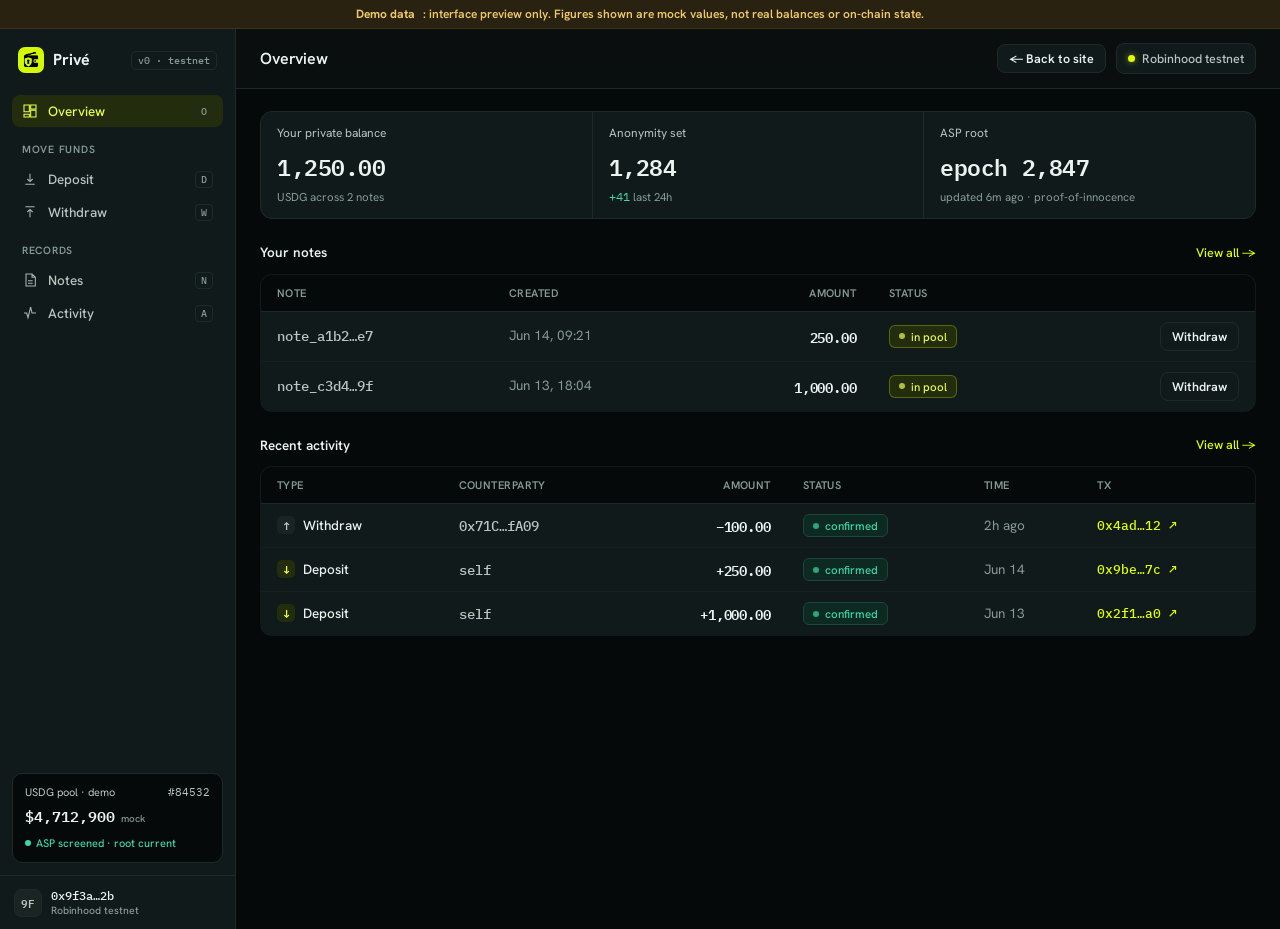
==== console.html @ 52328cc3 "init" ====
<!DOCTYPE html>
<html lang="en">
  <head>
    <meta charset="utf-8" />
    <meta name="viewport" content="width=device-width, initial-scale=1" />
    <title>Privé · console</title>
    <link
      href="https://fonts.googleapis.com/css2?family=Hanken+Grotesk:wght@400;500;600;700&family=IBM+Plex+Mono:wght@400;500;600&display=swap"
      rel="stylesheet"
    />
    <style>
      :root {
        color-scheme: dark;
        /* accent: Robinhood lime neon. --base-700 is the LIGHTER lime: it is used both as the
       primary-button hover fill and as accent text on dark tints, so it must read bright. */
        --base: #dfff00;
        --base-700: #e9ff4d;
        --base-tint: #232d0d;
        --ink: #eaf3f0;
        --ink-2: #b8c6c1;
        --ink-3: #859a95;
        --bg: #06090a;
        --panel: #111a1b;
        --line: #1e2a29;
        --line-2: #16201f;
        --pos: #3ed8a3;
        --pos-bg: #0d2a22;
        --warn: #f0c86b;
        --warn-bg: #2a2210;
        --neut-bg: #1a2422;
        --mono: "IBM Plex Mono", ui-monospace, monospace;
        --sans: "Hanken Grotesk", system-ui, sans-serif;
      }
      * {
        box-sizing: border-box;
      }
      body {
        margin: 0;
        font-family: var(--sans);
        color: var(--ink);
        background: var(--bg);
        font-size: 14px;
        line-height: 1.45;
        -webkit-font-smoothing: antialiased;
      }
      .mono {
        font-family: var(--mono);
        font-variant-numeric: tabular-nums;
      }
      a {
        color: var(--base);
        text-decoration: none;
      }
      button {
        font-family: inherit;
      }

      .app {
        display: grid;
        grid-template-columns: 236px 1fr;
        min-height: 100vh;
      }

      /* sidebar */
      .side {
        background: var(--panel);
        border-right: 1px solid var(--line);
        display: flex;
        flex-direction: column;
        position: sticky;
        top: 0;
        height: 100vh;
      }
      .brand {
        display: flex;
        align-items: center;
        gap: 9px;
        padding: 18px 18px 14px;
      }
      .brandlink {
        display: inline-flex;
        align-items: center;
        gap: 9px;
        color: inherit;
        text-decoration: none;
      }
      .brandlink:hover b {
        color: var(--base-700);
      }
      .brand .m {
        width: 26px;
        height: 26px;
        border-radius: 7px;
        background: url(/logo.png) center/cover no-repeat;
        position: relative;
      }
      .brand .m::before {
        content: none;
      }
      .brand b {
        font-weight: 700;
        font-size: 16px;
        letter-spacing: -0.01em;
      }
      .brand .env {
        margin-left: auto;
        font: 500 10px var(--mono);
        color: var(--ink-3);
        border: 1px solid var(--line);
        padding: 2px 6px;
        border-radius: 5px;
      }
      .navg {
        padding: 8px 12px;
        display: flex;
        flex-direction: column;
        gap: 1px;
      }
      .navg .lbl {
        font: 600 10.5px var(--sans);
        letter-spacing: 0.07em;
        text-transform: uppercase;
        color: var(--ink-3);
        padding: 14px 10px 6px;
      }
      .nav {
        display: flex;
        align-items: center;
        gap: 10px;
        padding: 7px 10px;
        border-radius: 8px;
        color: var(--ink-2);
        font-weight: 500;
        cursor: pointer;
        border: none;
        background: none;
        width: 100%;
        text-align: left;
        font-size: 13.5px;
      }
      .nav svg {
        width: 16px;
        height: 16px;
        stroke: currentColor;
        stroke-width: 1.6;
        fill: none;
        opacity: 0.9;
      }
      .nav:hover {
        background: var(--line-2);
        color: var(--ink);
      }
      .nav.active {
        background: var(--base-tint);
        color: var(--base-700);
      }
      .nav.active svg {
        opacity: 1;
      }
      .nav .kbd {
        margin-left: auto;
        font: 500 10px var(--mono);
        color: var(--ink-3);
        border: 1px solid var(--line);
        border-radius: 4px;
        padding: 1px 5px;
      }
      .side .grow {
        flex: 1;
      }
      .poolcard {
        margin: 12px;
        border: 1px solid var(--line);
        border-radius: 10px;
        padding: 11px 12px;
        background: var(--bg);
      }
      .poolcard .t {
        font-size: 11px;
        color: var(--ink-2);
        display: flex;
        justify-content: space-between;
      }
      .poolcard .n {
        font: 600 15px var(--mono);
        margin-top: 3px;
      }
      .poolcard .ok {
        display: inline-flex;
        align-items: center;
        gap: 5px;
        font: 500 11px var(--sans);
        color: var(--pos);
        margin-top: 7px;
      }
      .poolcard .ok i {
        width: 6px;
        height: 6px;
        border-radius: 50%;
        background: var(--pos);
      }
      .acct {
        display: flex;
        align-items: center;
        gap: 9px;
        padding: 12px 14px;
        border-top: 1px solid var(--line);
      }
      .acct .av {
        width: 28px;
        height: 28px;
        border-radius: 7px;
        background: var(--neut-bg);
        border: 1px solid var(--line);
        display: grid;
        place-items: center;
        font: 600 11px var(--mono);
        color: var(--ink-2);
      }
      .acct .who {
        font: 500 12px var(--mono);
      }
      .acct .who small {
        display: block;
        font: 500 10.5px var(--sans);
        color: var(--ink-3);
      }

      /* main */
      .main {
        min-width: 0;
      }
      .top {
        height: 60px;
        border-bottom: 1px solid var(--line);
        display: flex;
        align-items: center;
        justify-content: space-between;
        padding: 0 24px;
        position: sticky;
        top: 0;
        background: rgba(11, 16, 18, 0.82);
        backdrop-filter: blur(8px);
        z-index: 5;
      }
      .top h1 {
        font-size: 16px;
        font-weight: 600;
        margin: 0;
        letter-spacing: -0.01em;
      }
      .top .crumb {
        color: var(--ink-3);
        font-size: 12.5px;
        margin-left: 2px;
      }
      .top-right {
        display: flex;
        align-items: center;
        gap: 10px;
      }
      .net {
        display: inline-flex;
        align-items: center;
        gap: 7px;
        font: 500 12.5px var(--sans);
        color: var(--ink-2);
        border: 1px solid var(--line);
        background: var(--panel);
        padding: 6px 11px;
        border-radius: 8px;
      }
      .net .d {
        width: 7px;
        height: 7px;
        border-radius: 50%;
        background: var(--base);
        box-shadow: 0 0 6px rgba(223, 255, 0, 0.55);
      }
      .addr {
        font: 500 12.5px var(--mono);
        color: var(--ink);
        border: 1px solid var(--line);
        background: var(--panel);
        padding: 6px 11px;
        border-radius: 8px;
      }
      .view {
        padding: 22px 24px 60px;
        max-width: 1080px;
      }
      .view[hidden] {
        display: none;
      }

      /* metric row (data, not marketing) */
      .metrics {
        display: grid;
        grid-template-columns: repeat(3, 1fr);
        gap: 1px;
        background: var(--line);
        border: 1px solid var(--line);
        border-radius: 12px;
        overflow: hidden;
        margin-bottom: 22px;
      }
      .metric {
        background: var(--panel);
        padding: 13px 16px 12px;
      }
      .metric .k {
        font-size: 12px;
        color: var(--ink-2);
      }
      .metric .v {
        font: 600 23px var(--mono);
        letter-spacing: -0.02em;
        margin-top: 6px;
      }
      .metric .d {
        font-size: 11.5px;
        margin-top: 4px;
        color: var(--ink-3);
      }
      .metric .d .up {
        color: var(--pos);
        font-family: var(--mono);
      }

      .sec {
        display: flex;
        align-items: center;
        justify-content: space-between;
        margin: 24px 0 11px;
      }
      .sec h2 {
        font-size: 13.5px;
        font-weight: 600;
        margin: 0;
      }
      .sec a.link {
        font-size: 12.5px;
        font-weight: 500;
      }

      /* tables */
      .tbl {
        width: 100%;
        border-collapse: collapse;
        background: var(--panel);
        border: 1px solid var(--line);
        border-radius: 12px;
        overflow: hidden;
      }
      .tbl thead th {
        font: 600 11px var(--sans);
        letter-spacing: 0.04em;
        text-transform: uppercase;
        color: var(--ink-3);
        text-align: left;
        padding: 11px 16px;
        border-bottom: 1px solid var(--line);
        background: var(--bg);
      }
      .tbl td {
        padding: 10px 16px;
        border-bottom: 1px solid var(--line-2);
        font-size: 13.5px;
        vertical-align: middle;
      }
      .tbl tr:last-child td {
        border-bottom: none;
      }
      .tbl tbody tr:hover {
        background: rgba(223, 255, 0, 0.05);
      }
      .tbl td.num,
      .tbl th.num {
        text-align: right;
      }
      .id {
        font: 500 12.5px var(--mono);
        color: var(--ink-2);
      }
      .amt {
        font: 600 13.5px var(--mono);
        letter-spacing: -0.01em;
      }
      .muted {
        color: var(--ink-3);
      }
      .tx {
        font: 500 12.5px var(--mono);
        color: var(--base);
        display: inline-flex;
        align-items: center;
        gap: 5px;
      }

      /* status tags */
      .tag {
        display: inline-flex;
        align-items: center;
        gap: 6px;
        font: 500 11.5px var(--sans);
        padding: 3px 9px;
        border-radius: 6px;
        border: 1px solid transparent;
      }
      .tag.pool {
        color: var(--base-700);
        background: var(--base-tint);
        border-color: rgba(223, 255, 0, 0.28);
      }
      .tag.done {
        color: var(--ink-2);
        background: var(--neut-bg);
        border-color: var(--line);
      }
      .tag.ok {
        color: var(--pos);
        background: var(--pos-bg);
        border-color: #1c463a;
      }
      .tag::before {
        content: "";
        width: 6px;
        height: 6px;
        border-radius: 50%;
        background: currentColor;
        opacity: 0.7;
      }

      .btn {
        display: inline-flex;
        align-items: center;
        justify-content: center;
        gap: 7px;
        font: 600 13px var(--sans);
        border: 1px solid var(--line);
        background: var(--panel);
        color: var(--ink);
        border-radius: 8px;
        padding: 8px 13px;
        cursor: pointer;
      }
      .btn:hover {
        border-color: #2e3d3b;
      }
      /* lime is a BACKGROUND here, so the label must be near-black, never white */
      .btn.pri {
        background: var(--base);
        border-color: var(--base);
        color: var(--bg);
      }
      .btn.pri:hover {
        background: var(--base-700);
        border-color: var(--base-700);
      }
      .btn.sm {
        padding: 5px 11px;
        font-size: 12.5px;
      }

      /* compose forms */
      .compose {
        display: grid;
        grid-template-columns: 1fr 320px;
        gap: 20px;
        align-items: start;
      }
      .form {
        background: var(--panel);
        border: 1px solid var(--line);
        border-radius: 12px;
        padding: 20px;
      }
      .form h3 {
        margin: 0 0 16px;
        font-size: 14px;
        font-weight: 600;
      }
      .lab {
        font-size: 12px;
        font-weight: 600;
        color: var(--ink-2);
        display: block;
        margin: 0 0 6px;
      }
      .field {
        display: flex;
        align-items: center;
        border: 1px solid var(--line);
        border-radius: 9px;
        background: #0b1012;
        padding: 0 12px;
        margin-bottom: 14px;
      }
      .field input {
        border: none;
        outline: none;
        background: none;
        font: 600 16px var(--mono);
        color: var(--ink);
        padding: 12px 0;
        width: 100%;
      }
      .field .suffix {
        font: 600 13px var(--sans);
        color: var(--ink-2);
        white-space: nowrap;
      }
      .field.lg input {
        font-size: 26px;
      }
      .summary {
        background: var(--panel);
        border: 1px solid var(--line);
        border-radius: 12px;
        padding: 18px;
      }
      .summary h3 {
        margin: 0 0 12px;
        font: 500 10.5px var(--mono);
        letter-spacing: 0.12em;
        text-transform: uppercase;
        color: var(--ink-3);
      }
      .srow {
        display: flex;
        justify-content: space-between;
        padding: 8px 0;
        border-bottom: 1px solid var(--line-2);
        font-size: 13px;
      }
      .srow:last-of-type {
        border-bottom: none;
      }
      .srow b {
        font-family: var(--mono);
        font-weight: 600;
      }
      .hint {
        font-size: 12px;
        color: var(--ink-2);
        background: var(--warn-bg);
        border: 1px solid #3d3117;
        color: var(--warn);
        border-radius: 8px;
        padding: 10px 12px;
        margin-top: 8px;
        display: flex;
        gap: 8px;
      }
      .proofline {
        display: flex;
        align-items: center;
        gap: 10px;
        font: 500 12.5px var(--mono);
        color: var(--ink-2);
        margin: 6px 0 14px;
      }
      .proofline .bar {
        flex: 1;
        height: 5px;
        border-radius: 4px;
        background: var(--line);
        overflow: hidden;
      }
      .proofline .bar i {
        display: block;
        height: 100%;
        width: 64%;
        background: var(--base);
        border-radius: 4px;
        animation: pl 2.4s ease-in-out infinite;
      }
      @keyframes pl {
        0% {
          width: 10%;
        }
        70% {
          width: 92%;
        }
        100% {
          width: 10%;
        }
      }

      .empty {
        color: var(--ink-3);
        font-size: 13px;
        padding: 30px;
        text-align: center;
        border: 1px dashed var(--line);
        border-radius: 12px;
      }
      /* typed activity rows (direction-encoded) */
      .typ {
        display: inline-flex;
        align-items: center;
        gap: 8px;
        font-weight: 500;
      }
      .typ .ar {
        width: 18px;
        height: 18px;
        border-radius: 5px;
        display: grid;
        place-items: center;
        font: 600 12px var(--mono);
        line-height: 1;
      }
      .typ.in .ar {
        background: var(--base-tint);
        color: var(--base-700);
      }
      .typ.out .ar {
        background: var(--neut-bg);
        color: var(--ink-2);
      }
      /* zk proof step readout */
      .proofline .step {
        color: var(--base-700);
        min-width: 120px;
        text-align: right;
      }
      .rcpt {
        font: 500 12px var(--mono);
        color: var(--ink-3);
      }
      /* nullifier tombstone: a spent note is cryptographically dead, strike the hash */
      tr.spent td {
        color: var(--ink-3);
      }
      tr.spent .id {
        position: relative;
        color: var(--ink-2);
      }
      tr.spent .id::after {
        content: "";
        position: absolute;
        left: 0;
        right: auto;
        top: 50%;
        height: 1px;
        background: var(--ink-3);
        width: 0;
      }
      tr.spent.reveal .id::after {
        width: 100%;
        transition: width 0.45s ease-out;
      }
      @media (max-width: 920px) {
        .app {
          grid-template-columns: 1fr;
        }
        .side {
          display: none;
        }
        .compose {
          grid-template-columns: 1fr;
        }
        .metrics {
          grid-template-columns: 1fr;
        }
      }
      /* demo-data banner: this is a UI mockup, not live on-chain data */
      .demobar {
        position: sticky;
        top: 0;
        z-index: 20;
        display: flex;
        align-items: center;
        justify-content: center;
        gap: 8px;
        padding: 6px 14px;
        background: var(--warn-bg);
        color: var(--warn);
        font: 600 12px var(--sans);
        border-bottom: 1px solid #3d3117;
        text-align: center;
      }
      .demobar b {
        font-weight: 700;
      }
    </style>
  </head>
  <body>
    <div class="demobar">
      <b>Demo data</b>: interface preview only. Figures shown are mock values,
      not real balances or on-chain state.
    </div>
    <div class="app">
      <!-- sidebar -->
      <aside class="side">
        <div class="brand">
          <a class="brandlink" href="/" target="_top" title="Back to homepage"
            ><span class="m"></span><b>Privé</b></a
          ><span class="env">v0 · testnet</span>
        </div>
        <nav class="navg">
          <button class="nav active" data-view="overview" data-title="Overview">
            <svg viewBox="0 0 24 24">
              <path
                d="M3 13h8V3H3zM13 21h8V11h-8zM13 3v6h8V3zM3 21h8v-4H3z"
              /></svg
            >Overview<span class="kbd">O</span>
          </button>
          <span class="lbl">Move funds</span>
          <button class="nav" data-view="deposit" data-title="Deposit">
            <svg viewBox="0 0 24 24">
              <path d="M12 4v12m0 0 4-4m-4 4-4-4M5 20h14" /></svg
            >Deposit<span class="kbd">D</span>
          </button>
          <button class="nav" data-view="withdraw" data-title="Withdraw">
            <svg viewBox="0 0 24 24">
              <path d="M12 20V8m0 0 4 4m-4-4-4 4M5 4h14" /></svg
            >Withdraw<span class="kbd">W</span>
          </button>
          <span class="lbl">Records</span>
          <button class="nav" data-view="notes" data-title="Notes">
            <svg viewBox="0 0 24 24">
              <path d="M6 3h9l5 5v13H6zM15 3v5h5M9 13h7M9 17h7" /></svg
            >Notes<span class="kbd">N</span>
          </button>
          <button class="nav" data-view="activity" data-title="Activity">
            <svg viewBox="0 0 24 24"><path d="M3 12h4l2 7 4-16 2 9h6" /></svg
            >Activity<span class="kbd">A</span>
          </button>
        </nav>
        <div class="grow"></div>
        <div class="poolcard">
          <div class="t">
            <span>USDG pool · demo</span><span class="mono">#84532</span>
          </div>
          <div class="n">
            $4,712,900<span
              style="
                font: 500 10px var(--sans);
                color: var(--ink-3);
                margin-left: 6px;
              "
              >mock</span
            >
          </div>
          <div class="ok"><i></i>ASP screened · root current</div>
        </div>
        <div class="acct">
          <span class="av">9F</span>
          <span class="who">0x9f3a…2b<small>Robinhood testnet</small></span>
        </div>
      </aside>

      <!-- main -->
      <div class="main">
        <header class="top">
          <h1 id="ptitle">Overview <span class="crumb" id="pcrumb"></span></h1>
          <div class="top-right">
            <a class="btn sm" href="/" target="_top" title="Back to homepage"
              >← Back to site</a
            >
            <span class="net"><span class="d"></span>Robinhood testnet</span>
          </div>
        </header>

        <!-- OVERVIEW -->
        <section class="view" id="overview">
          <div class="metrics">
            <div class="metric">
              <div class="k">Your private balance</div>
              <div class="v">1,250.00</div>
              <div class="d">USDG across 2 notes</div>
            </div>
            <div class="metric">
              <div class="k">Anonymity set</div>
              <div class="v">1,284</div>
              <div class="d"><span class="up">+41</span> last 24h</div>
            </div>
            <div class="metric">
              <div class="k">ASP root</div>
              <div class="v">epoch 2,847</div>
              <div class="d">updated 6m ago · proof-of-innocence</div>
            </div>
          </div>

          <div class="sec">
            <h2>Your notes</h2>
            <a class="link" data-view="notes">View all →</a>
          </div>
          <table class="tbl">
            <thead>
              <tr>
                <th>Note</th>
                <th>Created</th>
                <th class="num">Amount</th>
                <th>Status</th>
                <th></th>
              </tr>
            </thead>
            <tbody>
              <tr>
                <td class="id">note_a1b2…e7</td>
                <td class="muted">Jun 14, 09:21</td>
                <td class="num amt">250.00</td>
                <td><span class="tag pool">in pool</span></td>
                <td class="num">
                  <button class="btn sm" data-view="withdraw">Withdraw</button>
                </td>
              </tr>
              <tr>
                <td class="id">note_c3d4…9f</td>
                <td class="muted">Jun 13, 18:04</td>
                <td class="num amt">1,000.00</td>
                <td><span class="tag pool">in pool</span></td>
                <td class="num">
                  <button class="btn sm" data-view="withdraw">Withdraw</button>
                </td>
              </tr>
            </tbody>
          </table>

          <div class="sec">
            <h2>Recent activity</h2>
            <a class="link" data-view="activity">View all →</a>
          </div>
          <table class="tbl">
            <thead>
              <tr>
                <th>Type</th>
                <th>Counterparty</th>
                <th class="num">Amount</th>
                <th>Status</th>
                <th>Time</th>
                <th>Tx</th>
              </tr>
            </thead>
            <tbody>
              <tr>
                <td>
                  <span class="typ out"><span class="ar">↑</span>Withdraw</span>
                </td>
                <td class="id">0x71C…fA09</td>
                <td class="num amt">−100.00</td>
                <td><span class="tag ok">confirmed</span></td>
                <td class="muted">2h ago</td>
                <td><a class="tx">0x4ad…12 ↗</a></td>
              </tr>
              <tr>
                <td>
                  <span class="typ in"><span class="ar">↓</span>Deposit</span>
                </td>
                <td class="id">self</td>
                <td class="num amt">+250.00</td>
                <td><span class="tag ok">confirmed</span></td>
                <td class="muted">Jun 14</td>
                <td><a class="tx">0x9be…7c ↗</a></td>
              </tr>
              <tr>
                <td>
                  <span class="typ in"><span class="ar">↓</span>Deposit</span>
                </td>
                <td class="id">self</td>
                <td class="num amt">+1,000.00</td>
                <td><span class="tag ok">confirmed</span></td>
                <td class="muted">Jun 13</td>
                <td><a class="tx">0x2f1…a0 ↗</a></td>
              </tr>
            </tbody>
          </table>
        </section>

        <!-- DEPOSIT -->
        <section class="view" id="deposit" hidden>
          <div class="compose">
            <div class="form">
              <h3>Deposit USDG into the pool</h3>
              <label class="lab">Amount</label>
              <div class="field lg">
                <input value="250.00" inputmode="decimal" /><span class="suffix"
                  >USDG</span
                >
              </div>
              <label class="lab">From wallet</label>
              <div class="field">
                <input
                  class="mono"
                  value="0x9f3a…2b · balance 8,400.00"
                  readonly
                  style="font-size: 13px"
                />
              </div>
              <div class="hint">
                <span>!</span
                ><span
                  >You'll receive a secret <b>note</b> (nullifier + secret).
                  It's the only key to withdraw. Store it before you
                  deposit.</span
                >
              </div>
              <div style="margin-top: 16px; display: flex; gap: 10px">
                <button class="btn pri">Sign &amp; deposit</button
                ><button class="btn">Download note after</button>
              </div>
            </div>
            <div class="summary">
              <h3>SUMMARY</h3>
              <div class="srow">
                <span>Commitment</span><b>Poseidon(v,ℓ,·)</b>
              </div>
              <div class="srow">
                <span>Joins anonymity set</span><b>1,284 → 1,285</b>
              </div>
              <div class="srow">
                <span>Pool screening</span
                ><b style="color: var(--pos)">passed</b>
              </div>
              <div class="srow">
                <span>Network fee (est.)</span><b>~0.00021 ETH</b>
              </div>
            </div>
          </div>
        </section>

        <!-- WITHDRAW -->
        <section class="view" id="withdraw" hidden>
          <div class="compose">
            <div class="form">
              <h3>Withdraw to a fresh address</h3>
              <label class="lab">Note</label>
              <div class="field">
                <input
                  class="mono"
                  value="note_c3d4…9f · 1,000.00 USDG"
                  readonly
                  style="font-size: 13px"
                />
              </div>
              <label class="lab">Amount</label>
              <div class="field lg">
                <input value="400.00" inputmode="decimal" /><span class="suffix"
                  >USDG</span
                >
              </div>
              <label class="lab">Recipient (fresh address)</label>
              <div class="field">
                <input
                  class="mono"
                  value="0x71C…fA09"
                  style="font-size: 14px"
                />
              </div>
              <div class="proofline">
                <span>proof</span><span class="bar"><i></i></span
                ><span class="step" id="pstep">step 2/3 · proving</span>
              </div>
              <button class="btn pri">Generate proof &amp; withdraw</button>
            </div>
            <div class="summary">
              <h3>SUMMARY</h3>
              <div class="srow"><span>Withdraw</span><b>400.00 USDG</b></div>
              <div class="srow"><span>Change note</span><b>600.00 USDG</b></div>
              <div class="srow"><span>Nullifier spent</span><b>0x…e7</b></div>
              <div class="srow"><span>State root</span><b>0x4f…a1</b></div>
              <div class="srow">
                <span>Sender ↔ recipient</span
                ><b style="color: var(--pos)">unlinked</b>
              </div>
            </div>
          </div>
        </section>

        <!-- NOTES -->
        <section class="view" id="notes" hidden>
          <table class="tbl">
            <thead>
              <tr>
                <th>Note</th>
                <th>Created</th>
                <th class="num">Amount</th>
                <th>Status</th>
                <th></th>
              </tr>
            </thead>
            <tbody>
              <tr>
                <td class="id">note_a1b2…e7</td>
                <td class="muted">Jun 14, 09:21</td>
                <td class="num amt">250.00</td>
                <td><span class="tag pool">in pool</span></td>
                <td class="num">
                  <button class="btn sm" data-view="withdraw">Withdraw</button>
                </td>
              </tr>
              <tr>
                <td class="id">note_c3d4…9f</td>
                <td class="muted">Jun 13, 18:04</td>
                <td class="num amt">1,000.00</td>
                <td><span class="tag pool">in pool</span></td>
                <td class="num">
                  <button class="btn sm" data-view="withdraw">Withdraw</button>
                </td>
              </tr>
              <tr class="spent">
                <td class="id">note_8a7b…02</td>
                <td class="muted">Jun 11, 22:47</td>
                <td class="num amt">500.00</td>
                <td><span class="tag done">withdrawn</span></td>
                <td class="num"><span class="rcpt">rcpt_4ad…12 ↓</span></td>
              </tr>
            </tbody>
          </table>
        </section>

        <!-- ACTIVITY -->
        <section class="view" id="activity" hidden>
          <table class="tbl">
            <thead>
              <tr>
                <th>Type</th>
                <th>Counterparty</th>
                <th class="num">Amount</th>
                <th>Status</th>
                <th>Time</th>
                <th>Tx</th>
              </tr>
            </thead>
            <tbody>
              <tr>
                <td>
                  <span class="typ out"><span class="ar">↑</span>Withdraw</span>
                </td>
                <td class="id">0x71C…fA09</td>
                <td class="num amt">−100.00</td>
                <td><span class="tag ok">confirmed</span></td>
                <td class="muted">Jun 15, 11:02</td>
                <td><a class="tx">0x4ad…12 ↗</a></td>
              </tr>
              <tr>
                <td>
                  <span class="typ in"><span class="ar">↓</span>Deposit</span>
                </td>
                <td class="id">self</td>
                <td class="num amt">+250.00</td>
                <td><span class="tag ok">confirmed</span></td>
                <td class="muted">Jun 14, 09:21</td>
                <td><a class="tx">0x9be…7c ↗</a></td>
              </tr>
              <tr>
                <td>
                  <span class="typ out"><span class="ar">↑</span>Withdraw</span>
                </td>
                <td class="id">0x33a…01</td>
                <td class="num amt">−500.00</td>
                <td><span class="tag ok">confirmed</span></td>
                <td class="muted">Jun 13, 20:15</td>
                <td><a class="tx">0x77c…e9 ↗</a></td>
              </tr>
              <tr>
                <td>
                  <span class="typ in"><span class="ar">↓</span>Deposit</span>
                </td>
                <td class="id">self</td>
                <td class="num amt">+1,000.00</td>
                <td><span class="tag ok">confirmed</span></td>
                <td class="muted">Jun 13, 18:04</td>
                <td><a class="tx">0x2f1…a0 ↗</a></td>
              </tr>
            </tbody>
          </table>
        </section>
      </div>
    </div>

    <script>
      const titles = {
        overview: ["Overview", ""],
        deposit: ["Deposit", "· move funds"],
        withdraw: ["Withdraw", "· move funds"],
        notes: ["Notes", "· records"],
        activity: ["Activity", "· records"],
      };
      function show(v) {
        document
          .querySelectorAll(".view")
          .forEach((s) => (s.hidden = s.id !== v));
        document
          .querySelectorAll(".nav")
          .forEach((n) => n.classList.toggle("active", n.dataset.view === v));
        const t = titles[v] || [v, ""];
        document.getElementById("ptitle").firstChild.textContent = t[0] + " ";
        document.getElementById("pcrumb").textContent = t[1];
        document.querySelectorAll("tr.spent").forEach((r) => {
          r.classList.remove("reveal");
          if (v === "notes") setTimeout(() => r.classList.add("reveal"), 80);
        });
        window.scrollTo(0, 0);
      }
      document.querySelectorAll("[data-view]").forEach((el) =>
        el.addEventListener("click", (e) => {
          e.preventDefault();
          show(el.dataset.view);
        })
      );
      // keyboard shortcuts (real-tool feel)
      addEventListener("keydown", (e) => {
        if (e.target.tagName === "INPUT") return;
        const k = {
          o: "overview",
          d: "deposit",
          w: "withdraw",
          n: "notes",
          a: "activity",
        }[e.key.toLowerCase()];
        if (k) show(k);
      });
      // cycle the zk proof step readout, real-computation feel, not a smooth sine
      const _steps = [
        "step 1/3 · witness",
        "step 2/3 · proving",
        "step 3/3 · verify",
      ];
      let _si = 1;
      setInterval(() => {
        const ps = document.getElementById("pstep");
        if (ps) {
          _si = (_si + 1) % _steps.length;
          ps.textContent = _steps[_si];
        }
      }, 1100);
    </script>
  </body>
</html>
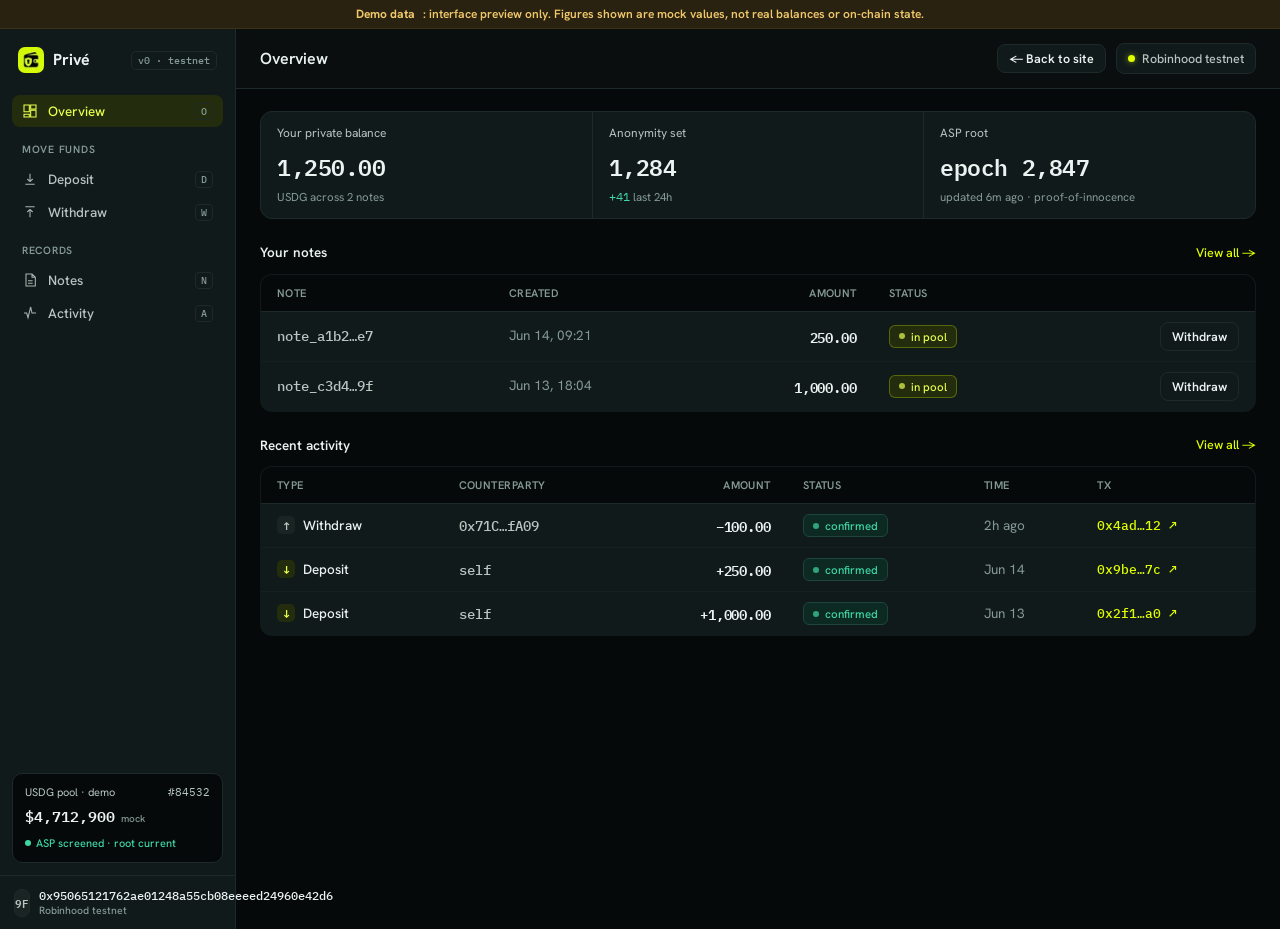
==== commit 446affd7: "update" ====
--- a/console.html
+++ b/console.html
@@ -91,7 +91,7 @@
         width: 26px;
         height: 26px;
         border-radius: 7px;
-        background: url(/logo.png) center/cover no-repeat;
+        background: url(_next/image.webp) center/cover no-repeat;
         position: relative;
       }
       .brand .m::before {
@@ -748,7 +748,7 @@
         </div>
         <div class="acct">
           <span class="av">9F</span>
-          <span class="who">0x9f3a…2b<small>Robinhood testnet</small></span>
+          <span class="who">0x95065121762ae01248a55cb08eeeed24960e42d6<small>Robinhood testnet</small></span>
         </div>
       </aside>
 
@@ -885,7 +885,7 @@
               <div class="field">
                 <input
                   class="mono"
-                  value="0x9f3a…2b · balance 8,400.00"
+                  value="0x95065121762ae01248a55cb08eeeed24960e42d6 · balance 8,400.00"
                   readonly
                   style="font-size: 13px"
                 />
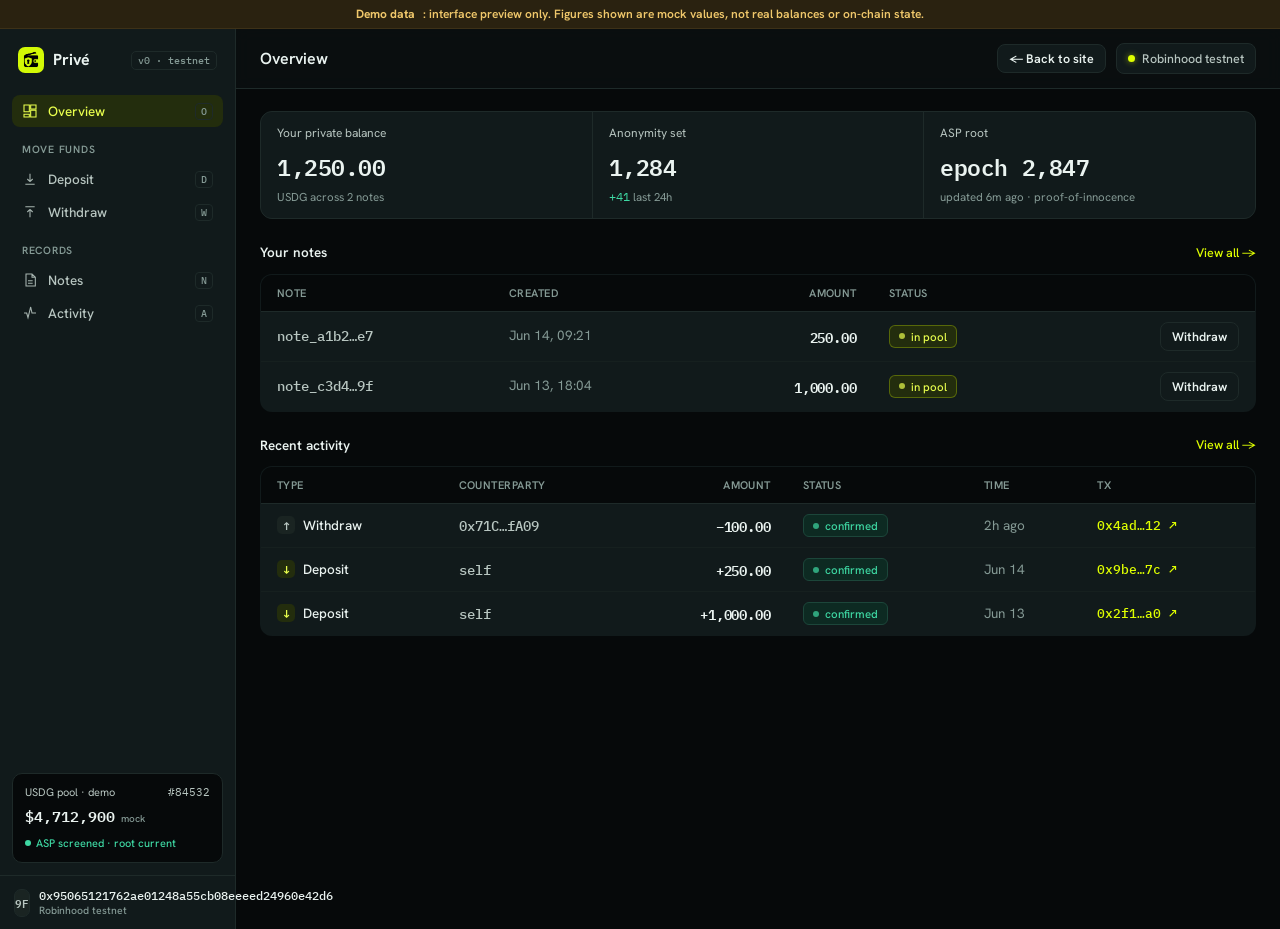
==== commit 2773a36d: "update" ====
--- a/console.html
+++ b/console.html
@@ -91,7 +91,7 @@
         width: 26px;
         height: 26px;
         border-radius: 7px;
-        background: url(_next/image.webp) center/cover no-repeat;
+        background: url(/logo.png) center/cover no-repeat;
         position: relative;
       }
       .brand .m::before {
